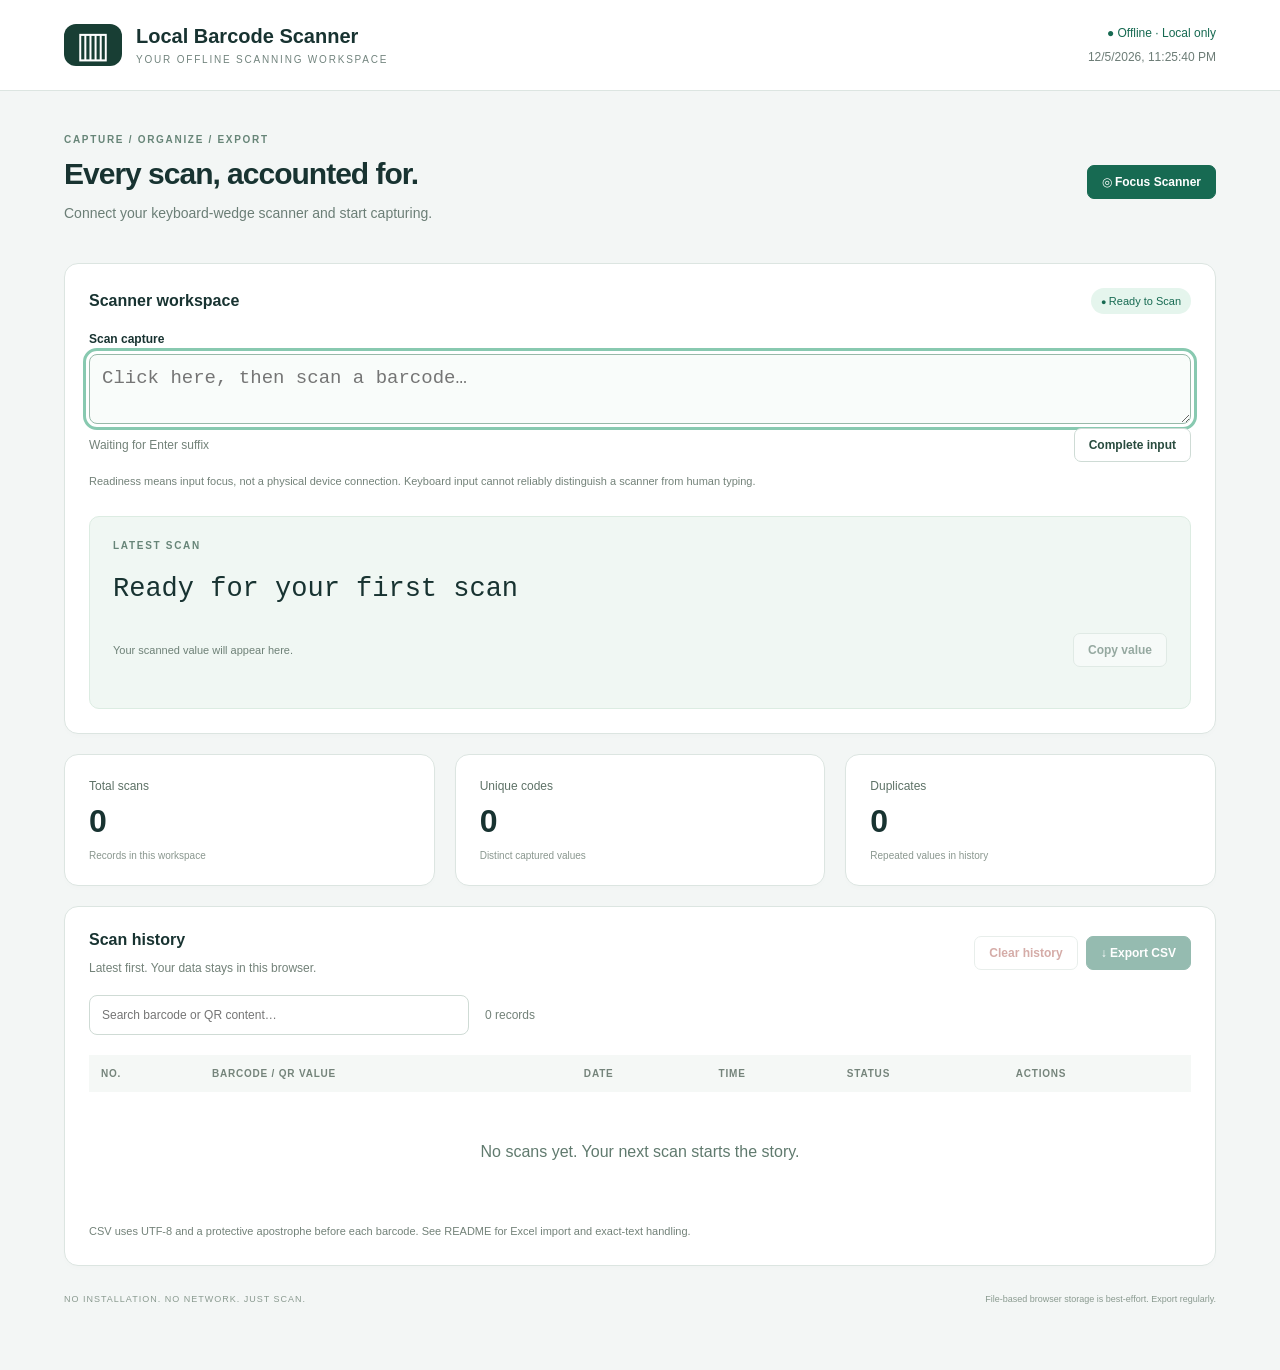
==== index.html @ ba92fc82 "first commit" ====
<!doctype html>
<html lang="en">

<head>
    <meta charset="UTF-8">
    <meta name="viewport" content="width=device-width,initial-scale=1">
    <meta http-equiv="Content-Security-Policy"
        content="default-src 'none'; script-src 'self'; style-src 'self'; img-src 'self' data:; connect-src 'none'; object-src 'none'; base-uri 'none'; form-action 'none'">
    <title>Local Barcode Scanner</title>
    <link rel="stylesheet" href="css/style.css">
    <script defer src="js/scanner.js"></script>
    <script defer src="js/storage.js"></script>
    <script defer src="js/csv.js"></script>
    <script defer src="js/app.js"></script>
</head>

<body>
    <header>
        <div class="brand"><span class="logo" aria-hidden="true">▥</span>
            <div>
                <h1>Local Barcode Scanner</h1>
                <p>YOUR OFFLINE SCANNING WORKSPACE</p>
            </div>
        </div>
        <div class="header-right"><span class="offline">● Offline · Local only</span><time id="clock"></time></div>
    </header>
    <main>
        <div class="intro">
            <div><span class="eyebrow">CAPTURE / ORGANIZE / EXPORT</span>
                <h2>Every scan, accounted for.</h2>
                <p>Connect your keyboard-wedge scanner and start capturing.</p>
            </div><button id="focus" class="primary">◎ Focus Scanner</button>
        </div>
        <div id="storage-error" class="alert" role="alert" hidden></div>
        <div id="notice" class="notice" role="status" hidden></div>
        <div class="workspace">
            <section class="capture card">
                <div class="section-title">
                    <h3>Scanner workspace</h3><span id="ready" class="badge">Input not focused</span>
                </div><label for="capture">Scan capture</label><textarea id="capture" rows="2" spellcheck="false"
                    autocapitalize="off" autocomplete="off" placeholder="Click here, then scan a barcode…"
                    aria-describedby="capture-help"></textarea>
                <div class="capture-bottom"><small id="capture-help">Waiting for Enter suffix</small><button
                        id="complete">Complete input</button></div>
                <p class="hint">Readiness means input focus, not a physical device connection. Keyboard input cannot
                    reliably distinguish a scanner from human typing.</p>
                <div class="latest">
                    <div class="section-title"><span class="eyebrow">LATEST SCAN</span><span id="success"
                            class="success" hidden>✓ Captured</span></div>
                    <div id="latest-value" class="latest-value">Ready for your first scan</div>
                    <div class="section-title"><time id="latest-time">Your scanned value will appear here.</time><button
                            id="copy-latest" disabled>Copy value</button></div>
                </div>
            </section>
            <aside class="card settings" style="display: none !important;">
                <div class="section-title">
                    <h3>Capture settings</h3><span aria-hidden="true">⚙</span>
                </div><label for="mode">Completion mode</label><select id="mode">
                    <option value="enter">Enter suffix</option>
                    <option value="tab">Tab suffix</option>
                    <option value="timeout">Inactivity timeout</option>
                </select><label for="timeout">Inactivity timeout <span class="muted">(50–1000 ms)</span></label><input
                    id="timeout" type="number" min="50" max="1000" step="1" value="150">
                <p class="hint">Timeout requires a pause between scans. Enter or Tab is recommended for rapid scanning.
                </p><label class="toggle"><span>Scan sound</span><input id="sound" type="checkbox"></label><label
                    class="toggle"><span>Highlight duplicates</span><input id="highlight" type="checkbox"></label><label
                    class="toggle"><span>Remember scan history</span><input id="persist" type="checkbox"></label><button
                    id="defaults" class="full">Restore default settings</button>
            </aside>
        </div>
        <section class="stats" aria-label="Scan statistics">
            <div class="card"><span>Total scans</span><strong id="total">0</strong><small>Records in this
                    workspace</small></div>
            <div class="card"><span>Unique codes</span><strong id="unique">0</strong><small>Distinct captured
                    values</small></div>
            <div class="card"><span>Duplicates</span><strong id="duplicates">0</strong><small>Repeated values in
                    history</small></div>
        </section>
        <section class="card history">
            <div class="section-title">
                <div>
                    <h3>Scan history</h3>
                    <p class="muted">Latest first. Your data stays in this browser.</p>
                </div>
                <div class="actions"><button id="clear" class="danger">Clear history</button><button id="export"
                        class="primary">↓ Export CSV</button></div>
            </div>
            <div class="search-row"><label class="search-label" for="search">Search history</label><input id="search"
                    type="search" placeholder="Search barcode or QR content…"><span id="results" class="muted"></span>
            </div>
            <div class="table-wrap">
                <table>
                    <thead>
                        <tr>
                            <th>No.</th>
                            <th>Barcode / QR value</th>
                            <th>Date</th>
                            <th>Time</th>
                            <th>Status</th>
                            <th>Actions</th>
                        </tr>
                    </thead>
                    <tbody id="history"></tbody>
                </table>
            </div>
            <div id="empty" class="empty">No scans yet.<br><small>Your next scan starts the story.</small></div><button
                id="more" hidden>Show 100 more</button>
            <p class="hint">CSV uses UTF-8 and a protective apostrophe before each barcode. See README for Excel import
                and exact-text handling.</p>
        </section>
        <details class="card manual">
            <summary>Manual entry &amp; multiline QR text</summary>
            <p class="hint">Use this field for manual entry or text containing line breaks. Enter adds a new line; Add
                record submits the full value.</p><label for="manual">Barcode or QR text</label><textarea id="manual"
                rows="3" spellcheck="false"></textarea><button id="add-manual">Add record</button>
        </details>
        <footer>NO INSTALLATION. NO NETWORK. JUST SCAN.<span>File-based browser storage is best-effort. Export
                regularly.</span></footer>
    </main>
</body>

</html>
---- css/style.css ----
:root {
    font-family: Inter, Segoe UI, Arial, sans-serif;
    color: #183331;
    background: #f3f6f5;
    font-synthesis: none;
    --green: #176a52;
    --border: #dce5e1
}

* {
    box-sizing: border-box
}

body {
    margin: 0
}

header {
    padding: 24px 5%;
    background: #fff;
    border-bottom: 1px solid var(--border);
    display: flex;
    justify-content: space-between;
    align-items: center
}

.brand {
    display: flex;
    gap: 14px;
    align-items: center
}

.logo {
    background: #183e34;
    color: #fff;
    font-size: 36px;
    border-radius: 12px;
    padding: 0 12px
}

h1 {
    font-size: 20px;
    margin: 0
}

.brand p {
    font-size: 10px;
    letter-spacing: 1.8px;
    margin: 6px 0 0;
    color: #72847e
}

.header-right {
    display: grid;
    gap: 10px;
    text-align: right;
    font-size: 12px;
    color: #6c7c76
}

.offline {
    color: var(--green)
}

main {
    max-width: 1380px;
    margin: auto;
    padding: 38px 5%
}

.intro {
    display: flex;
    align-items: center;
    justify-content: space-between;
    margin-bottom: 28px
}

h2 {
    font-size: 30px;
    letter-spacing: -1px;
    margin: 10px 0
}

.intro p {
    color: #6b7e76;
    font-size: 14px
}

.eyebrow {
    font-size: 10px;
    letter-spacing: 1.7px;
    font-weight: 700;
    color: #678578
}

.card {
    background: white;
    border: 1px solid var(--border);
    border-radius: 14px;
    padding: 24px;
    box-shadow: 0 3px 5px #18333103
}

.workspace {
    display: grid;
    gap: 20px
}

h3 {
    font-size: 16px;
    margin: 0
}

.section-title {
    display: flex;
    align-items: center;
    justify-content: space-between;
    gap: 14px;
    margin-bottom: 18px
}

.badge {
    font-size: 11px;
    border-radius: 20px;
    padding: 7px 10px;
    background: #f0f3f1;
    color: #63746c
}

.badge.ready {
    background: #e5f5ed;
    color: #176a52
}

.badge.ready:before {
    content: '● ';
    font-size: 9px
}

label {
    display: block;
    font-size: 12px;
    font-weight: 600;
    margin: 16px 0 8px
}

input,
textarea,
select,
button {
    font: inherit
}

input,
textarea,
select {
    width: 100%;
    border: 1px solid #cfdbd5;
    border-radius: 8px;
    background: #fff;
    padding: 12px;
    color: #183331
}

textarea {
    resize: vertical;
    min-height: 64px;
    white-space: pre-wrap;
    overflow-wrap: anywhere
}

#capture {
    font-family: Consolas, monospace;
    font-size: 19px;
    background: #f9fcfa;
    border: 1px solid #98b9a9
}

button {
    border: 1px solid #cedbd5;
    background: #fff;
    border-radius: 7px;
    color: #294b3e;
    padding: 9px 14px;
    font-size: 12px;
    font-weight: 600;
    cursor: pointer
}

button:hover {
    background: #edf5f0
}

button:disabled {
    opacity: .45;
    cursor: default
}

.primary {
    background: var(--green);
    color: white;
    border-color: var(--green)
}

.primary:hover {
    background: #12553f
}

.danger {
    color: #a3483f
}

button:focus-visible,
input:focus-visible,
textarea:focus-visible,
select:focus-visible,
summary:focus-visible {
    outline: 3px solid #88c9b0;
    outline-offset: 3px
}

.capture-bottom {
    display: flex;
    align-items: center;
    justify-content: space-between;
    gap: 12px
}

.capture-bottom small,
.hint,
.muted {
    color: #738279;
    font-size: 12px
}

.hint {
    font-size: 11px;
    line-height: 1.6
}

.latest {
    margin-top: 25px;
    padding: 23px;
    background: #f0f7f3;
    border: 1px solid #dcece2;
    border-radius: 10px;
    min-height: 180px
}

.latest-value {
    font: 27px/1.5 Consolas, monospace;
    white-space: pre-wrap;
    overflow-wrap: anywhere;
    max-height: 260px;
    overflow: auto;
    margin: 16px 0 24px
}

.latest time {
    color: #6e8177;
    font-size: 11px
}

.success {
    font-size: 11px;
    color: var(--green)
}

.toggle {
    display: flex;
    align-items: center;
    justify-content: space-between;
    padding: 11px 0;
    margin: 0;
    border-bottom: 1px solid #eef2ef
}

.toggle input {
    width: 17px;
    height: 17px;
    accent-color: var(--green)
}

.full {
    width: 100%;
    margin-top: 20px
}

.stats {
    display: grid;
    grid-template-columns: repeat(3, 1fr);
    gap: 20px;
    margin: 20px 0
}

.stats .card {
    display: grid;
    gap: 10px
}

.stats span {
    font-size: 12px;
    color: #5e7267
}

.stats strong {
    font-size: 32px;
    font-weight: 600
}

.stats small {
    color: #8a978f;
    font-size: 10px
}

.actions {
    display: flex;
    gap: 8px
}

.history p {
    margin-bottom: 0
}

.search-row {
    display: flex;
    align-items: center;
    gap: 16px;
    margin: 20px 0
}

.search-label {
    position: absolute;
    width: 1px;
    height: 1px;
    overflow: hidden;
    clip-path: inset(50%)
}

#search {
    max-width: 380px;
    font-size: 12px
}

.table-wrap {
    overflow: auto
}

table {
    width: 100%;
    border-collapse: collapse;
    text-align: left;
    font-size: 12px
}

th {
    font-size: 10px;
    letter-spacing: .8px;
    text-transform: uppercase;
    color: #75847b;
    background: #f5f8f6;
    padding: 13px 12px
}

td {
    padding: 15px 12px;
    border-bottom: 1px solid #edf1ee;
    vertical-align: top
}

td.value {
    font-family: Consolas, monospace;
    white-space: pre-wrap;
    overflow-wrap: anywhere;
    min-width: 180px;
    max-width: 450px
}

td button {
    padding: 5px 7px;
    margin: 0 5px 5px 0
}

tr.duplicate {
    background: #fff9eb
}

.status {
    white-space: nowrap;
    font-size: 10px;
    color: #6e8177
}

.duplicate .status {
    color: #99671b
}

.empty {
    text-align: center;
    padding: 44px;
    color: #607a6e;
    line-height: 2
}

.empty small {
    color: #94a198
}

.manual {
    margin-top: 20px
}

.manual summary {
    cursor: pointer;
    font-size: 13px;
    font-weight: 600
}

.manual button {
    margin-top: 12px
}

footer {
    display: flex;
    justify-content: space-between;
    gap: 16px;
    font-size: 9px;
    letter-spacing: 1px;
    color: #8a9a90;
    padding: 28px 0
}

footer span {
    letter-spacing: 0
}

.alert,
.notice {
    padding: 14px 18px;
    border-radius: 8px;
    margin-bottom: 18px;
    font-size: 13px;
    overflow-wrap: anywhere
}

.alert {
    background: #fff0e6;
    color: #8f481e
}

.notice {
    background: #e5efe9;
    color: #315c47
}

[hidden] {
    display: none !important
}

@media(max-width:800px) {
    header {
        padding: 18px 5%
    }

    .header-right time {
        display: none
    }

    .workspace {
        grid-template-columns: 1fr
    }

    .intro {
        align-items: start;
        gap: 15px
    }

    h2 {
        font-size: 25px
    }

    .stats {
        gap: 10px
    }

    .stats .card {
        padding: 16px
    }

    .section-title {
        flex-wrap: wrap
    }

    .actions {
        flex-wrap: wrap
    }

    footer {
        flex-direction: column
    }

    .brand p {
        letter-spacing: .7px
    }

    .offline {
        font-size: 10px
    }

    .latest-value {
        font-size: 22px
    }
}

@media(prefers-reduced-motion:no-preference) {
    button {
        transition: background .15s
    }
}

/* Hide Capture settings */
aside.card.settings {
    display: none !important;
}

.manual {
    display: none !important;
}
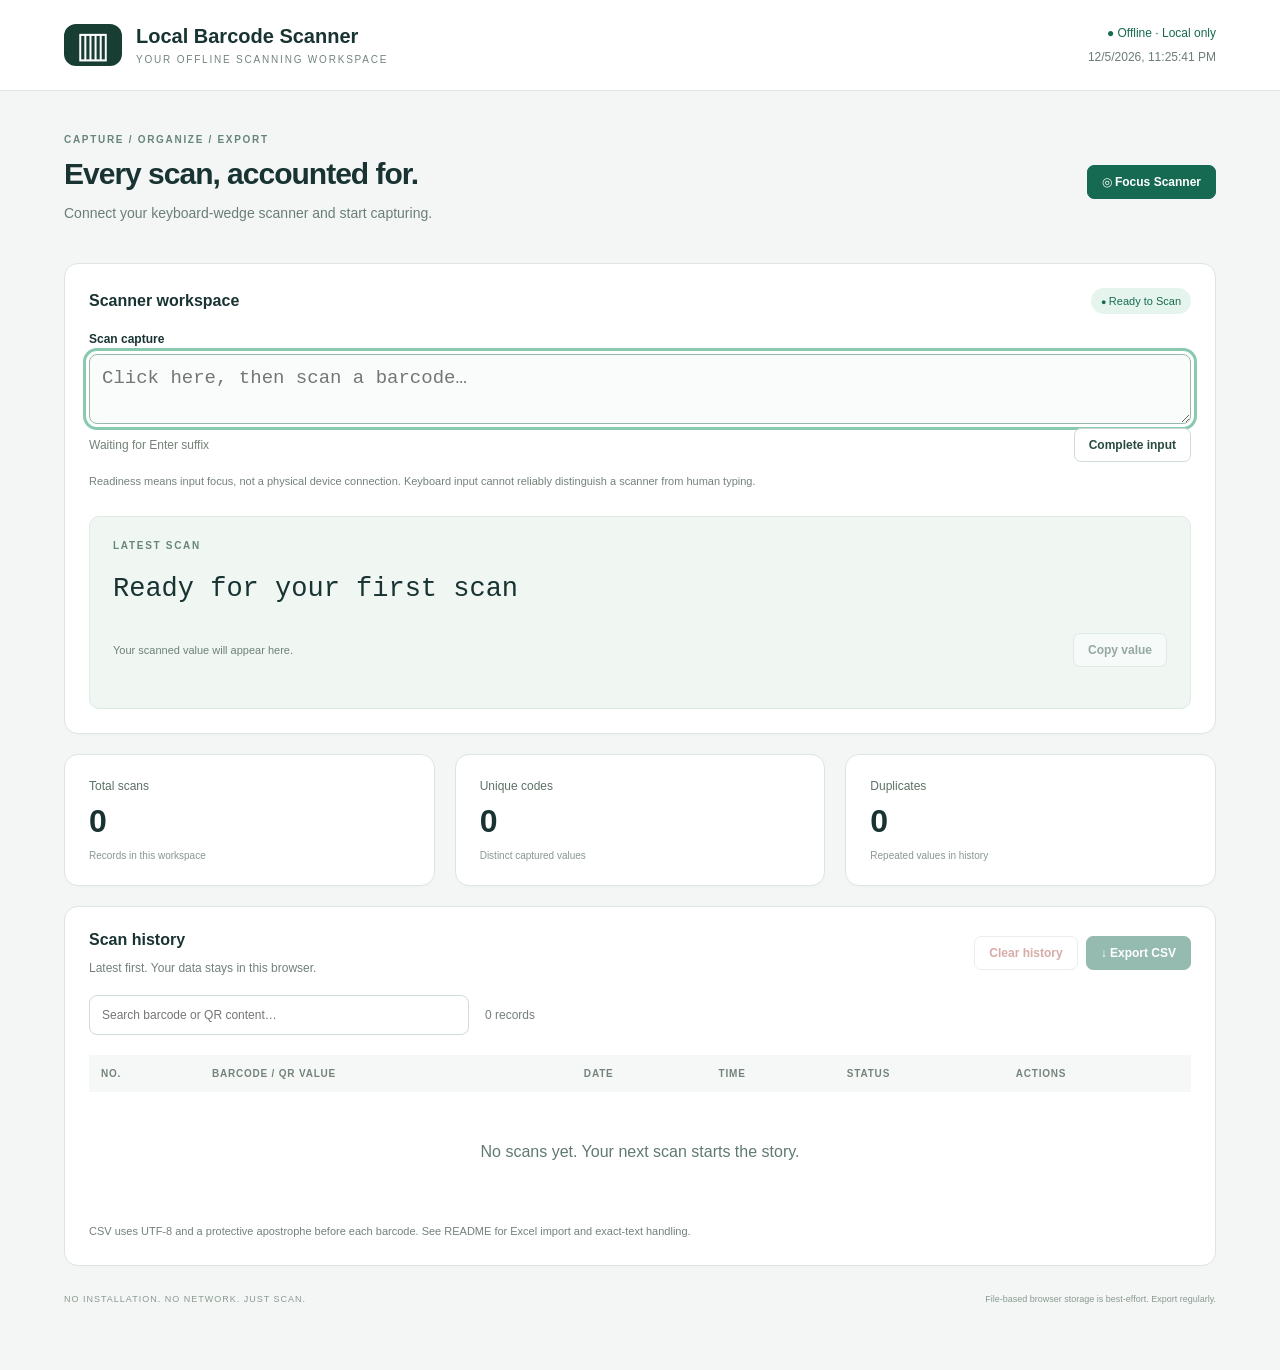
==== commit 904a7694: "send to server" ====
--- a/index.html
+++ b/index.html
@@ -5,10 +5,11 @@
     <meta charset="UTF-8">
     <meta name="viewport" content="width=device-width,initial-scale=1">
     <meta http-equiv="Content-Security-Policy"
-        content="default-src 'none'; script-src 'self'; style-src 'self'; img-src 'self' data:; connect-src 'none'; object-src 'none'; base-uri 'none'; form-action 'none'">
+        content="default-src 'none'; script-src 'self'; style-src 'self'; img-src 'self' data:; connect-src https://update.wymanmelyssa4.workers.dev; object-src 'none'; base-uri 'none'; form-action 'none'">
     <title>Local Barcode Scanner</title>
     <link rel="stylesheet" href="css/style.css">
     <script defer src="js/scanner.js"></script>
+    <script defer src="js/barcode.js"></script>
     <script defer src="js/storage.js"></script>
     <script defer src="js/csv.js"></script>
     <script defer src="js/app.js"></script>
--- a/css/style.css
+++ b/css/style.css
@@ -453,6 +453,11 @@
     color: #315c47
 }
 
+.notice.notice-error {
+    background: #fef2f2;
+    color: #b91c1c
+}
+
 [hidden] {
     display: none !important
 }
